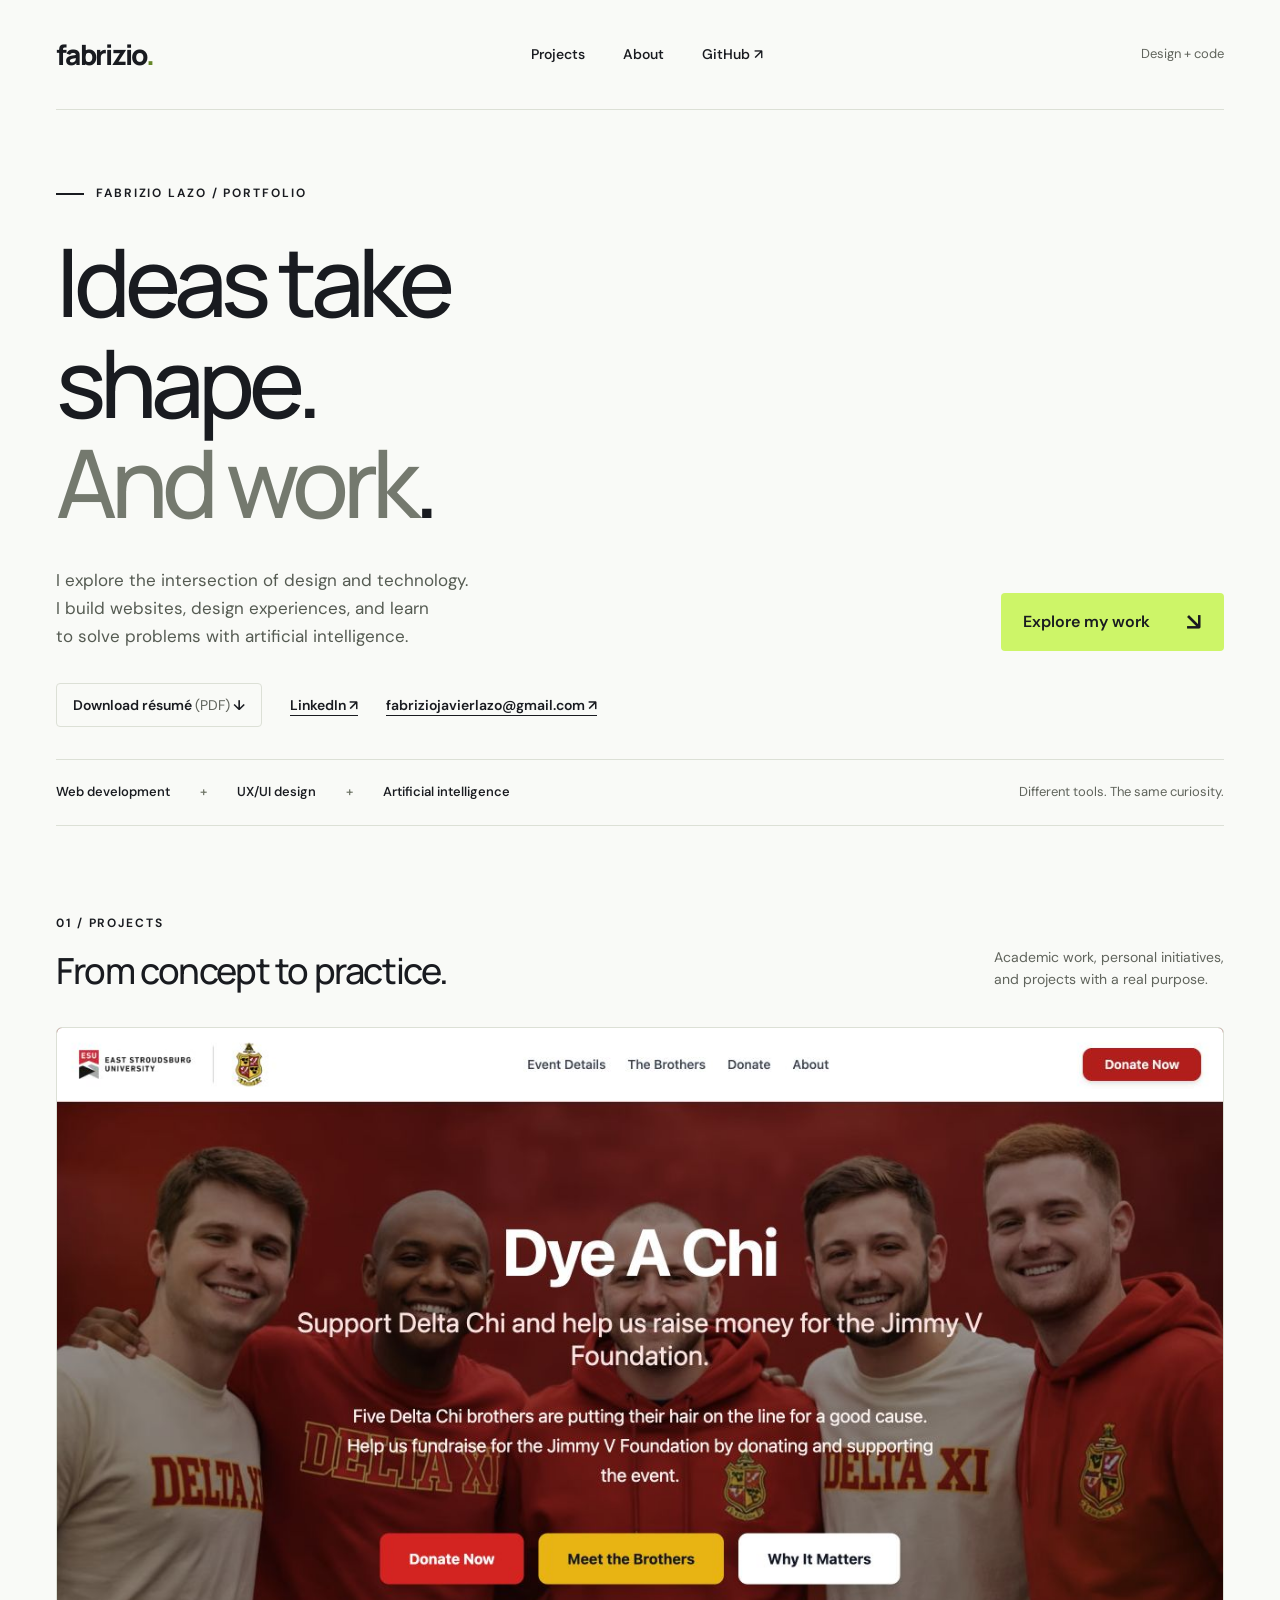
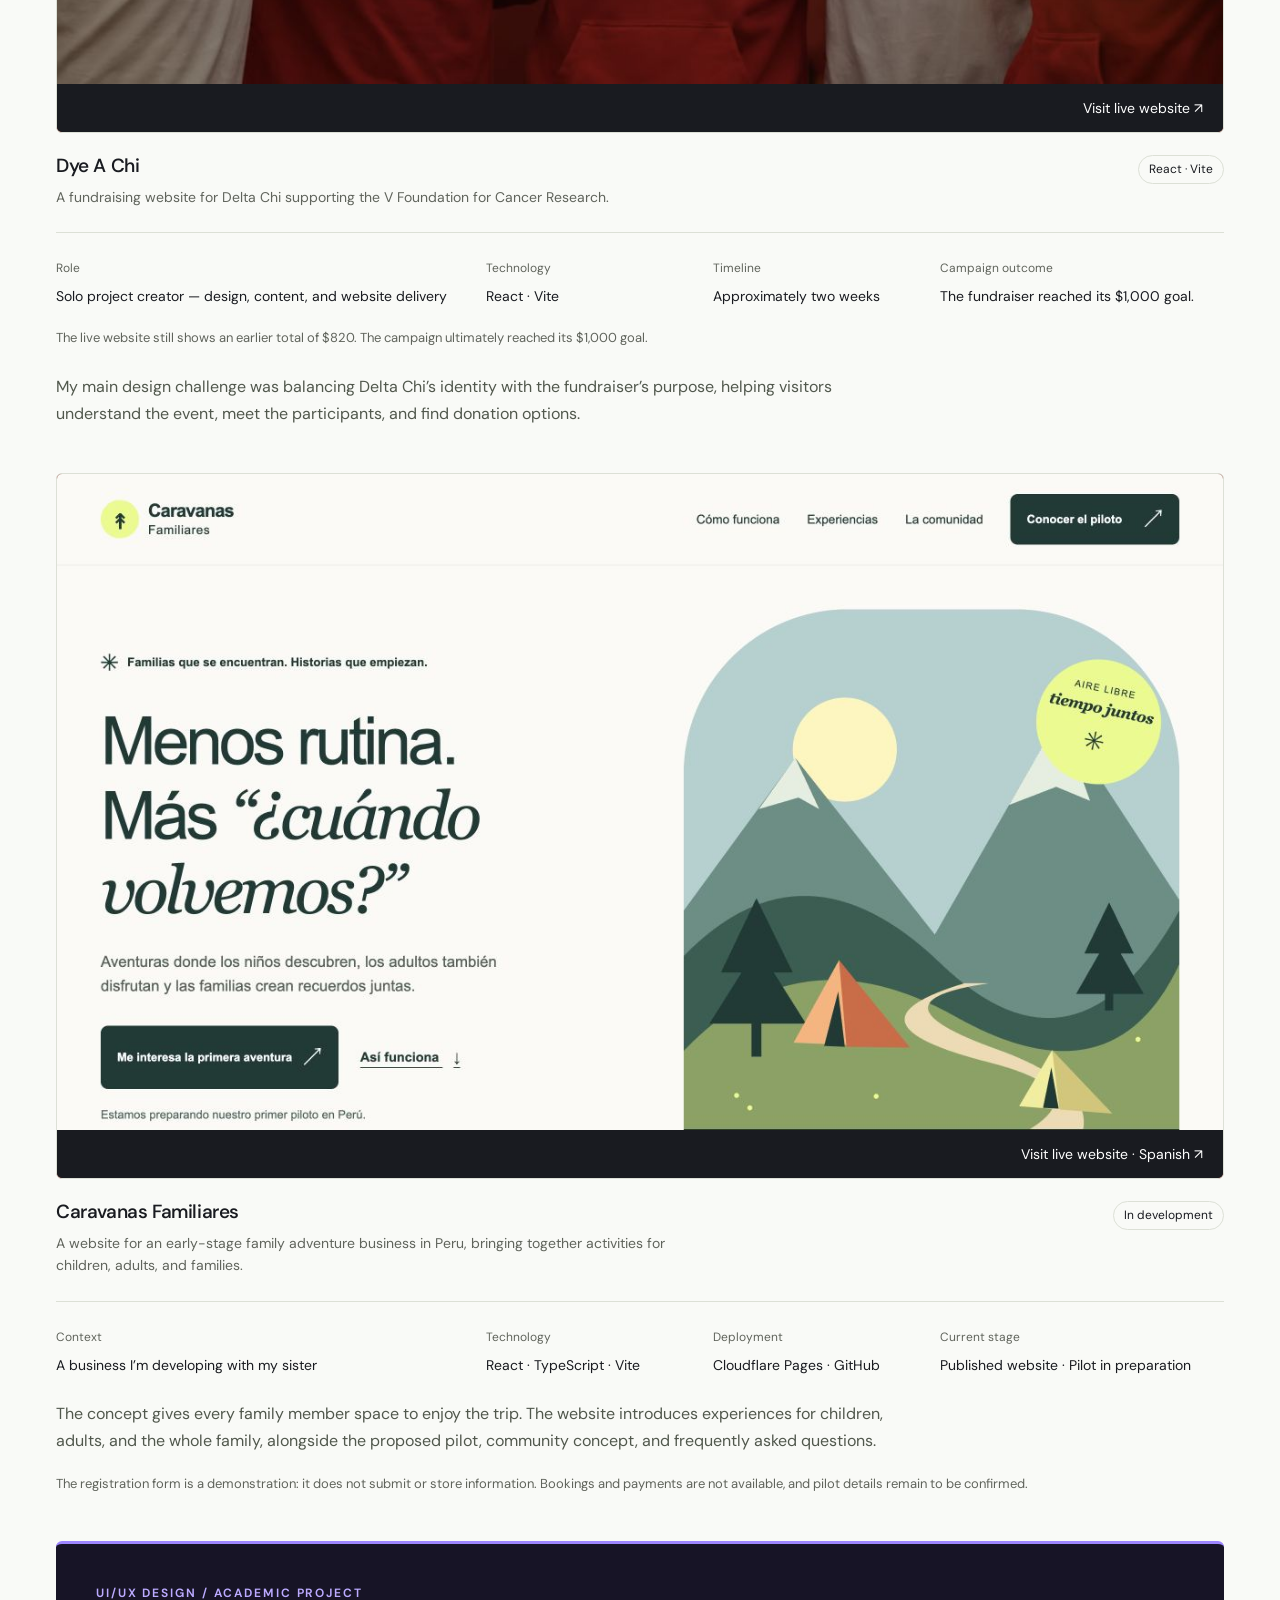
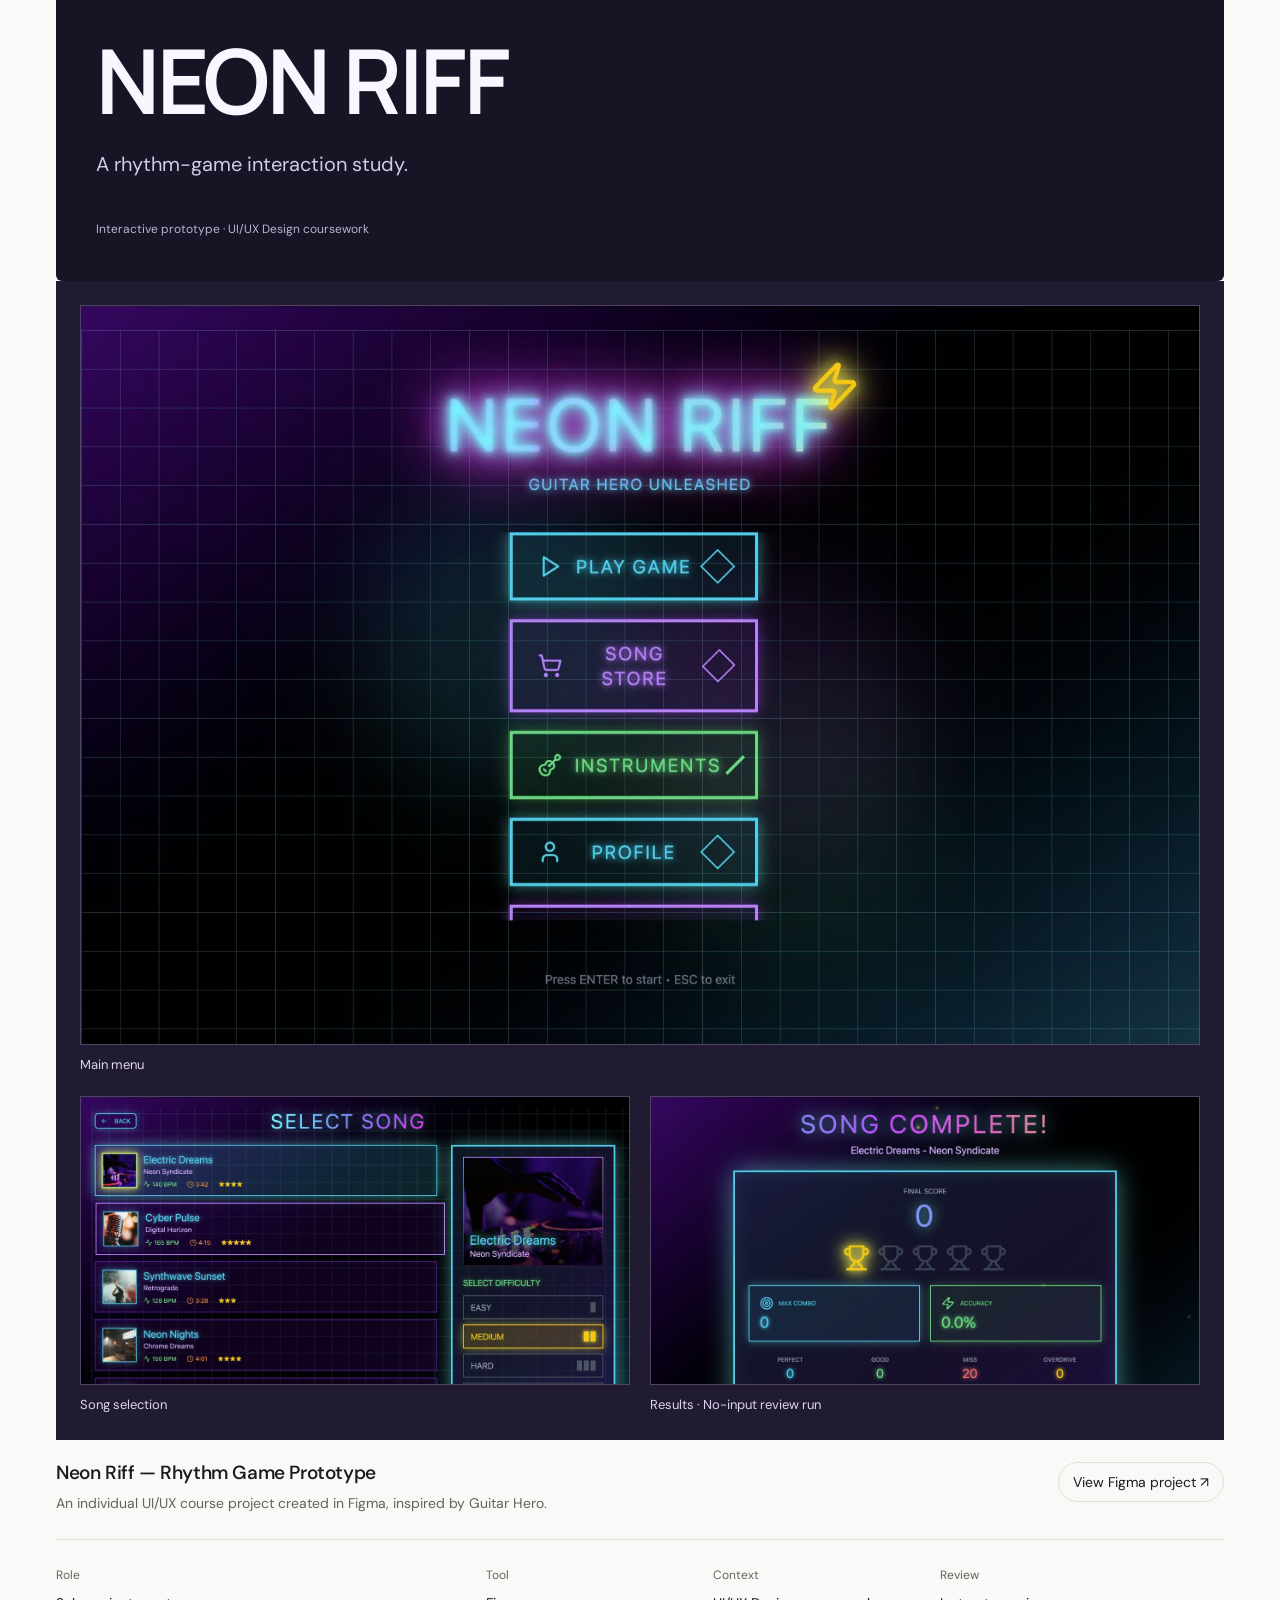
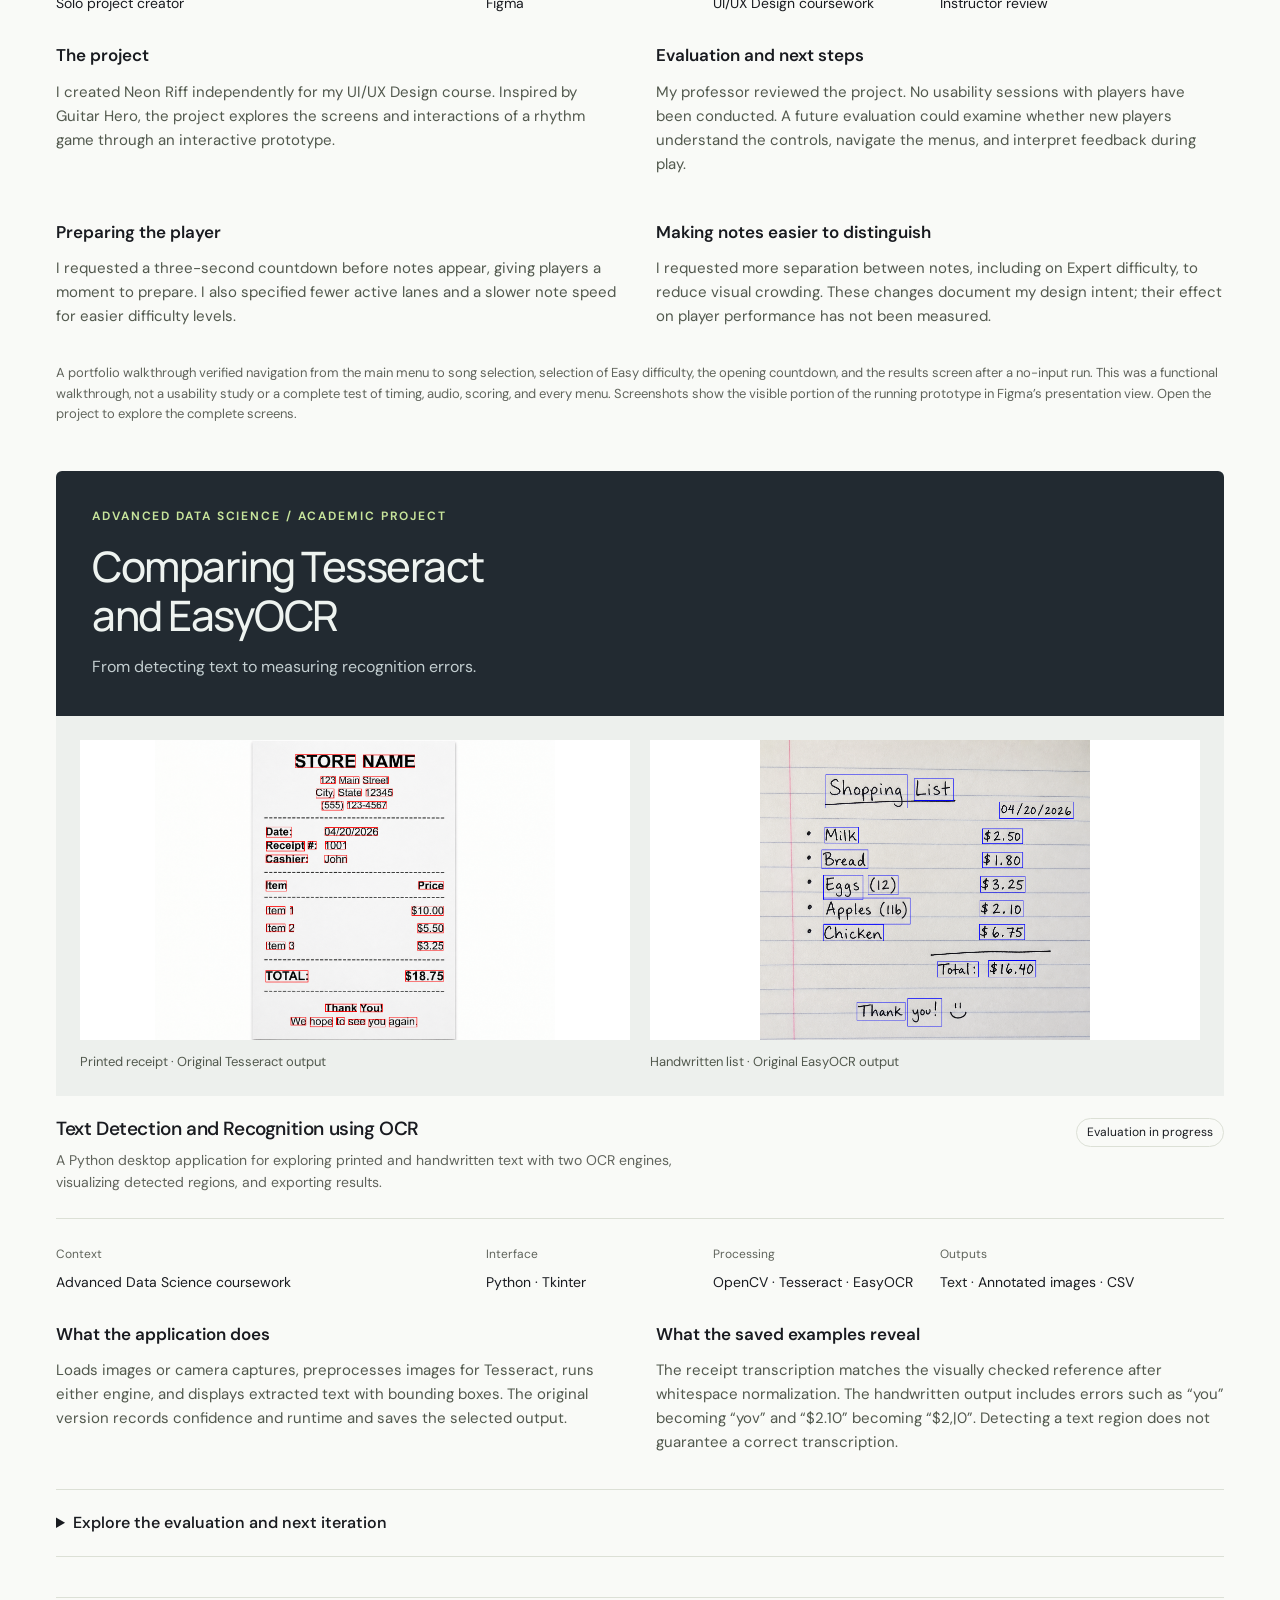
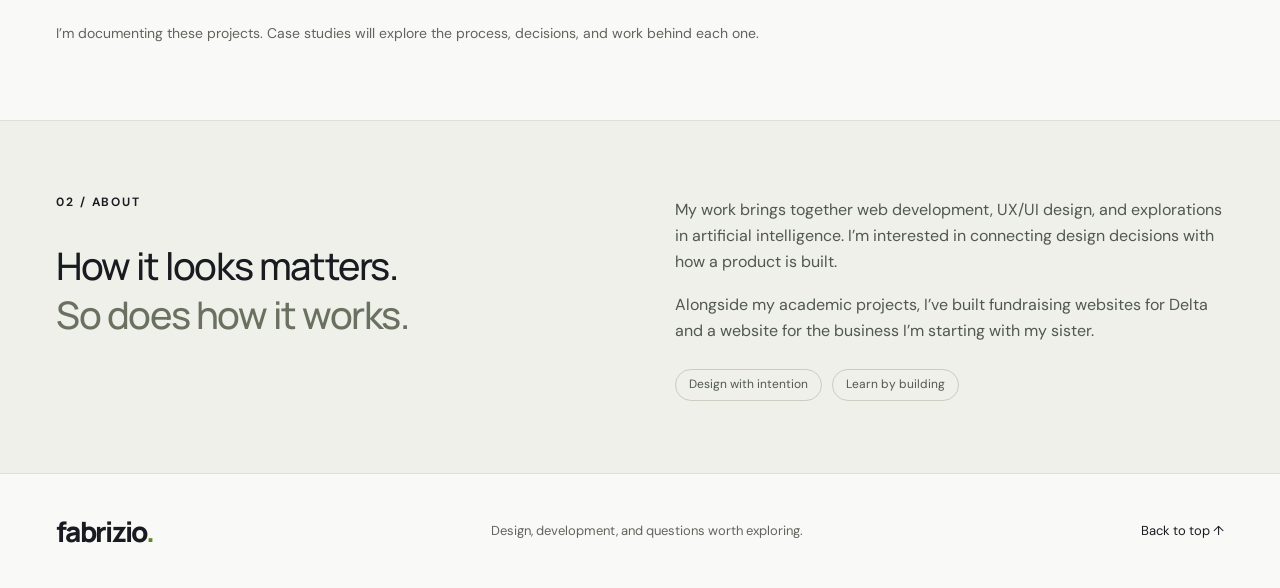
==== index.html @ 290f9cc5 "Publish portfolio with projects, résumé, and contact links" ====
<!doctype html>
<html lang="en">
<head>
<meta charset="utf-8"><meta name="viewport" content="width=device-width, initial-scale=1">
<title>Fabrizio Lazo — Design & Development</title>
<meta name="description" content="Fabrizio Lazo’s portfolio. Projects in web development, user experience design, and artificial intelligence.">
<link rel="icon" href="data:image/svg+xml,%3Csvg xmlns='http://www.w3.org/2000/svg' viewBox='0 0 40 40'%3E%3Crect width='40' height='40' rx='10' fill='%23191b20'/%3E%3Ctext x='9' y='28' fill='%23cdf568' font-family='Arial' font-size='25'%3Ef.%3C/text%3E%3C/svg%3E">
<link rel="stylesheet" href="styles.css">
</head>
<body>
<a class="skip" href="#main">Skip to content</a>
<header class="header wrap"><a class="wordmark" href="#" aria-label="Fabrizio Lazo, home">fabrizio<span>.</span></a><nav aria-label="Main navigation"><a href="#proyectos">Projects</a><a href="#sobre-mi">About</a><a href="https://github.com/FabrizioLazoC" target="_blank" rel="noopener noreferrer">GitHub ↗</a></nav><span class="header-note">Design + code</span></header>
<main id="main">
<section class="hero wrap" aria-labelledby="hero-title">
<div class="eyebrow"><span class="small-line"></span> FABRIZIO LAZO / PORTFOLIO</div>
<h1 id="hero-title">Ideas take<br>shape.<span class="hero-second"> And work<span class="period">.</span></span></h1>
<div class="hero-bottom"><p>I explore the intersection of design and technology.<br class="desktop-break"> I build websites, design experiences, and learn<br class="desktop-break"> to solve problems with artificial intelligence.</p><a class="primary-link" href="#proyectos">Explore my work <span aria-hidden="true">↘</span></a></div>
<div class="professional-links" aria-label="Professional links"><a class="resume-link" href="Fabrizio_Lazo_Resume.pdf" download>Download résumé <span>(PDF)</span> ↓</a><a href="https://www.linkedin.com/in/fabrizio-j-lazo-0b04a7128/" target="_blank" rel="noopener noreferrer">LinkedIn ↗</a><a href="mailto:fabriziojavierlazo@gmail.com">fabriziojavierlazo@gmail.com ↗</a></div>
<div class="disciplines"><span>Web development</span><span>UX/UI design</span><span>Artificial intelligence</span><span class="discipline-note">Different tools. The same curiosity.</span></div>
</section>
<section class="work wrap" id="proyectos" aria-labelledby="work-title">
<div class="section-heading"><div><p class="eyebrow">01 / PROJECTS</p><h2 id="work-title">From concept to practice.</h2></div><p class="section-intro">Academic work, personal initiatives,<br>and projects with a real purpose.</p></div>
<div class="project-grid">
<article class="project project-featured"><a class="project-screenshot" href="https://group-whoop-25468202.figma.site/" target="_blank" rel="noopener noreferrer" aria-label="Visit the Dye A Chi website (opens in a new tab)"><img src="dye-a-chi-home.png" alt="Dye A Chi homepage with Delta Chi branding, a group photograph, and links to donate, meet the brothers, and learn about the cause." width="1280" height="720" loading="lazy"><span class="visit-project">Visit live website ↗</span></a><div class="project-info"><div><h3>Dye A Chi</h3><p>A fundraising website for Delta Chi supporting the V Foundation for Cancer Research.</p></div><span class="status">React · Vite</span></div><div class="project-details"><dl class="project-facts"><div><dt>Role</dt><dd>Solo project creator — design, content, and website delivery</dd></div><div><dt>Technology</dt><dd>React · Vite</dd></div><div><dt>Timeline</dt><dd>Approximately two weeks</dd></div><div><dt>Campaign outcome</dt><dd>The fundraiser reached its $1,000 goal.</dd></div></dl><p class="campaign-note">The live website still shows an earlier total of $820. The campaign ultimately reached its $1,000 goal.</p><p class="project-reflection">My main design challenge was balancing Delta Chi’s identity with the fundraiser’s purpose, helping visitors understand the event, meet the participants, and find donation options.</p></div></article>
<article class="project project-featured"><a class="project-screenshot" href="https://caravanas-familiares.pages.dev/" target="_blank" rel="noopener noreferrer" aria-label="Visit Caravanas Familiares (Spanish-language website, opens in a new tab)"><img src="caravanas-home.png" alt="Caravanas Familiares homepage in Spanish, with a family adventure introduction and an illustration of mountains, a trail, and tents." width="1280" height="720" loading="lazy"><span class="visit-project">Visit live website · Spanish ↗</span></a><div class="project-info"><div><h3>Caravanas Familiares</h3><p>A website for an early-stage family adventure business in Peru, bringing together activities for children, adults, and families.</p></div><span class="status">In development</span></div><div class="project-details"><dl class="project-facts"><div><dt>Context</dt><dd>A business I’m developing with my sister</dd></div><div><dt>Technology</dt><dd>React · TypeScript · Vite</dd></div><div><dt>Deployment</dt><dd>Cloudflare Pages · GitHub</dd></div><div><dt>Current stage</dt><dd>Published website · Pilot in preparation</dd></div></dl><p class="project-reflection">The concept gives every family member space to enjoy the trip. The website introduces experiences for children, adults, and the whole family, alongside the proposed pilot, community concept, and frequently asked questions.</p><p class="campaign-note">The registration form is a demonstration: it does not submit or store information. Bookings and payments are not available, and pilot details remain to be confirmed.</p></div></article>
<article class="project project-featured" id="neon-riff">
<div class="neon-cover"><p class="eyebrow">UI/UX DESIGN / ACADEMIC PROJECT</p><h3>NEON RIFF</h3><p>A rhythm-game interaction study.</p><span class="neon-caption">Interactive prototype · UI/UX Design coursework</span></div>
<div class="neon-gallery"><figure><a href="neon-menu-clean.png"><img src="neon-menu-clean.png" alt="Neon Riff main menu with cyan and purple glowing title and navigation buttons." loading="lazy"></a><figcaption>Main menu</figcaption></figure><figure><a href="neon-songs-clean.png"><img src="neon-songs-clean.png" alt="Neon Riff song selection preview showing the song list." loading="lazy"></a><figcaption>Song selection</figcaption></figure><figure><a href="neon-results-clean.png"><img src="neon-results-clean.png" alt="Neon Riff results screen from a no-input review run." loading="lazy"></a><figcaption>Results · No-input review run</figcaption></figure></div><div class="project-info"><div><h3>Neon Riff — Rhythm Game Prototype</h3><p>An individual UI/UX course project created in Figma, inspired by Guitar Hero.</p></div><a class="status neon-link" href="https://www.figma.com/make/heXUMoQRfhc2pQ0vbe6DGc/Neon-Riff-Rhythm-Game-UI" target="_blank" rel="noopener noreferrer">View Figma project ↗</a></div>
<div class="project-details"><dl class="project-facts"><div><dt>Role</dt><dd>Solo project creator</dd></div><div><dt>Tool</dt><dd>Figma</dd></div><div><dt>Context</dt><dd>UI/UX Design coursework</dd></div><div><dt>Review</dt><dd>Instructor review</dd></div></dl>
<div class="ocr-content"><section aria-labelledby="neon-overview"><h4 id="neon-overview">The project</h4><p>I created Neon Riff independently for my UI/UX Design course. Inspired by Guitar Hero, the project explores the screens and interactions of a rhythm game through an interactive prototype.</p></section><section aria-labelledby="neon-validation"><h4 id="neon-validation">Evaluation and next steps</h4><p>My professor reviewed the project. No usability sessions with players have been conducted. A future evaluation could examine whether new players understand the controls, navigate the menus, and interpret feedback during play.</p></section></div>
<div class="ocr-content"><section><h4>Preparing the player</h4><p>I requested a three-second countdown before notes appear, giving players a moment to prepare. I also specified fewer active lanes and a slower note speed for easier difficulty levels.</p></section><section><h4>Making notes easier to distinguish</h4><p>I requested more separation between notes, including on Expert difficulty, to reduce visual crowding. These changes document my design intent; their effect on player performance has not been measured.</p></section></div><p class="campaign-note">A portfolio walkthrough verified navigation from the main menu to song selection, selection of Easy difficulty, the opening countdown, and the results screen after a no-input run. This was a functional walkthrough, not a usability study or a complete test of timing, audio, scoring, and every menu. Screenshots show the visible portion of the running prototype in Figma’s presentation view. Open the project to explore the complete screens.</p>
</div></article>
<article class="project project-featured" id="ocr-project">
<div class="ocr-header"><p class="eyebrow">ADVANCED DATA SCIENCE / ACADEMIC PROJECT</p><h3>Comparing Tesseract<br>and EasyOCR</h3><p>From detecting text to measuring recognition errors.</p></div>
<div class="ocr-samples"><figure><a href="ocr-SampleReceipt.png"><img src="ocr-SampleReceipt.png" alt="Printed sample receipt with red Tesseract bounding boxes around detected words." loading="lazy" width="1448" height="1086"></a><figcaption>Printed receipt · Original Tesseract output</figcaption></figure><figure><a href="ocr-SampleList.png"><img src="ocr-SampleList.png" alt="Handwritten shopping list with blue EasyOCR bounding boxes around detected text regions." loading="lazy" width="1315" height="1196"></a><figcaption>Handwritten list · Original EasyOCR output</figcaption></figure></div>
<div class="project-info"><div><h3>Text Detection and Recognition using OCR</h3><p>A Python desktop application for exploring printed and handwritten text with two OCR engines, visualizing detected regions, and exporting results.</p></div><span class="status">Evaluation in progress</span></div>
<div class="project-details"><dl class="project-facts"><div><dt>Context</dt><dd>Advanced Data Science coursework</dd></div><div><dt>Interface</dt><dd>Python · Tkinter</dd></div><div><dt>Processing</dt><dd>OpenCV · Tesseract · EasyOCR</dd></div><div><dt>Outputs</dt><dd>Text · Annotated images · CSV</dd></div></dl>
<div class="ocr-content"><section aria-labelledby="ocr-built"><h4 id="ocr-built">What the application does</h4><p>Loads images or camera captures, preprocesses images for Tesseract, runs either engine, and displays extracted text with bounding boxes. The original version records confidence and runtime and saves the selected output.</p></section><section aria-labelledby="ocr-findings"><h4 id="ocr-findings">What the saved examples reveal</h4><p>The receipt transcription matches the visually checked reference after whitespace normalization. The handwritten output includes errors such as “you” becoming “yov” and “$2.10” becoming “$2,|0”. Detecting a text region does not guarantee a correct transcription.</p></section></div>
<details class="ocr-evaluation"><summary>Explore the evaluation and next iteration</summary><div class="ocr-evaluation-body"><h4>Evaluation of original saved outputs</h4><p>These measurements were calculated afterward against visually reviewed reference transcriptions. They are not new OCR runs or a complete comparison of both engines.</p><div class="ocr-table-wrap"><table><caption>Lower error rates are better. These are error rates, not confidence scores.</caption><thead><tr><th scope="col">Saved output</th><th scope="col">Character error rate</th><th scope="col">Word error rate</th></tr></thead><tbody><tr><th scope="row">Receipt · Tesseract</th><td>0.00%</td><td>0.00%</td></tr><tr><th scope="row">Handwritten list · EasyOCR</th><td>9.09%</td><td>63.16%</td></tr></tbody></table></div><p class="campaign-note">Evaluation preserves case and punctuation and collapses whitespace. Word errors also include spacing differences. The handwritten quantity was transcribed as “(1lb)” and needs confirmation. The receipt reference was visually checked, not independently double-annotated. Only one engine’s transcription per image was retained, so these results cannot establish which engine is more accurate.</p><h4>A subsequent revision</h4><p>A separate revision adds reference-based character and word error rates, keeps both engines’ transcriptions and annotated images, and separates preprocessing and OCR timing. It removes the automatic winner based on confidence. Eight calculation and export tests passed; full GUI and OCR validation remains pending.</p><h4>Outputs prepared for the next run</h4><ul><li>Separate text files and annotated images for Tesseract and EasyOCR.</li><li>A metrics CSV with reference-based errors and timing for each engine.</li><li>A reference transcription and a record of the run’s settings.</li></ul><p class="campaign-note">The revised two-engine run has not yet completed because the original environment cannot load NumPy. No revised accuracy scores, speed improvements, or additional experimental results are claimed.</p></div></details>
</div></article>
</div>
<p class="work-note">I’m documenting these projects. Case studies will explore the process, decisions, and work behind each one.</p>
</section>
<section class="about" id="sobre-mi" aria-labelledby="about-title"><div class="wrap about-grid"><div><p class="eyebrow">02 / ABOUT</p><h2 id="about-title">How it looks matters.<br><span>So does how it works.</span></h2></div><div class="about-copy"><p>My work brings together web development, UX/UI design, and explorations in artificial intelligence. I’m interested in connecting design decisions with how a product is built.</p><p>Alongside my academic projects, I’ve built fundraising websites for Delta and a website for the business I’m starting with my sister.</p><div class="about-tags"><span>Design with intention</span><span>Learn by building</span></div></div></div></section>
</main>
<footer class="wrap footer"><a class="wordmark" href="#">fabrizio<span>.</span></a><p>Design, development, and questions worth exploring.</p><a href="#main">Back to top ↑</a></footer>
</body>
</html>
---- styles.css ----
@import url('https://fonts.googleapis.com/css2?family=DM+Sans:wght@400;450;500;550;600;650;700&family=Manrope:wght@400;500;600;650;700;750;800&display=swap');
:root{--bg:#f9faf7;--ink:#191b20;--muted:#60645c;--line:#dce0d6;--accent:#cdf568}*{box-sizing:border-box}html{scroll-behavior:smooth;scroll-padding-top:35px}body{margin:0;background:var(--bg);color:var(--ink);font-family:'DM Sans',sans-serif;font-size:16px;line-height:1.6}a{color:inherit;text-decoration:none}a:focus-visible{outline:3px solid #597820;outline-offset:7px}.wrap{width:min(1240px,calc(100% - 112px));margin-inline:auto}.header{height:110px;display:flex;align-items:center;justify-content:space-between;border-bottom:1px solid var(--line)}.wordmark{font-family:Manrope,sans-serif;font-size:28px;font-weight:800;letter-spacing:-1.7px}.wordmark span{color:#668729}.header nav{display:flex;gap:38px;font-size:14px;font-weight:550}.header nav a:hover,.footer>a:last-child:hover{text-decoration:underline;text-underline-offset:6px}.header-note{font-size:13px;color:var(--muted)}.hero{padding-top:74px}.eyebrow{font-size:12px;font-weight:650;letter-spacing:1.9px;display:flex;align-items:center;gap:12px;margin:0 0 28px}.small-line{width:28px;height:2px;background:var(--ink)}h1,h2,h3,p{margin-top:0}h1{font-family:Manrope,sans-serif;font-size:clamp(52px,7.4vw,106px);line-height:1.06;font-weight:500;letter-spacing:-6px;margin-bottom:34px}.hero-second{display:block;color:#74796e}.period{color:var(--ink)}.hero-bottom{display:flex;justify-content:space-between;align-items:flex-end;padding-bottom:60px;gap:32px}.hero-bottom p{font-size:17px;line-height:1.65;color:#555b52;margin:0}.primary-link{display:flex;align-items:center;gap:36px;padding:16px 22px;background:var(--accent);border-radius:4px;font-weight:600;white-space:nowrap;transition:background .2s,transform .2s}.primary-link:hover{background:#bcea4c;transform:translateY(-2px)}.primary-link span{font-size:24px;line-height:1}.disciplines{padding:22px 0;display:flex;gap:30px;border-block:1px solid var(--line);font-size:13px;font-weight:550}.disciplines>span:not(:first-child):not(:last-child)::before{content:'+';margin-right:30px;color:#72786a}.discipline-note{margin-left:auto;color:var(--muted);font-weight:400}.work{padding-block:88px 76px}.section-heading{display:flex;justify-content:space-between;align-items:flex-end;gap:24px;margin-bottom:34px}.section-heading .eyebrow{margin-bottom:15px}h2{font-family:Manrope,sans-serif;font-size:36px;line-height:1.25;font-weight:500;letter-spacing:-1.4px;margin-bottom:0}.section-intro{color:var(--muted);font-size:14px;margin-bottom:2px}.project-grid{display:grid;grid-template-columns:1fr 1fr;gap:46px 28px}.project-featured{grid-column:1/-1}.project-visual{padding:28px 32px;height:345px;display:flex;flex-direction:column;justify-content:space-between;overflow:hidden;border-radius:5px}.visual-top,.visual-bottom{display:flex;justify-content:space-between;font-size:12px;letter-spacing:1.5px;font-weight:550}.visual-bottom{letter-spacing:0;font-size:14px;align-items:center}.visual-bottom>span{font-size:25px}.delta{background:#d4ecad;height:370px}.delta-type{font-family:Manrope,sans-serif;font-size:70px;font-weight:600;letter-spacing:-3px;line-height:1.02;position:relative}.delta-type>span{position:absolute;right:10px;bottom:-10px;font-size:clamp(85px,14vw,185px);letter-spacing:-10px;color:#456131;font-weight:500}.ux{background:#e6e6fb;color:#333650}.ux-type{font-family:Manrope,sans-serif;font-size:51px;line-height:1.02;letter-spacing:-2px;font-weight:500}.ux-type em{font-family:Georgia,serif;font-weight:400}.ai{background:#222a31;color:#eef3f0}.ai-type{font-family:Manrope,sans-serif;font-size:55px;letter-spacing:-2px;text-align:center}.code-mark{color:#c7e49b}.ai-type small{display:block;font-size:13px;letter-spacing:0;margin-top:8px;color:#b6c4c7}.project-info{display:flex;justify-content:space-between;gap:20px;padding-top:20px;align-items:flex-start}.project-info h3{font-size:19px;font-weight:550;letter-spacing:-.4px;line-height:1.4;margin-bottom:6px}.project-info p{font-size:14px;color:var(--muted);margin:0;max-width:660px}.status{font-size:12px;white-space:nowrap;border:1px solid var(--line);padding:4px 10px;border-radius:20px;margin-top:2px}.project:not(.project-featured) .project-info{flex-direction:column;gap:12px}.work-note{font-size:14px;color:var(--muted);border-top:1px solid var(--line);padding-top:24px;margin:40px 0 0;max-width:100%}.about{background:#eef0e9;border-block:1px solid var(--line);padding-block:72px}.about-grid{display:grid;grid-template-columns:1fr 1fr;gap:70px}.about h2{font-size:38px;line-height:1.3}.about h2 span{color:#6a7161}.about-copy{padding-top:4px;color:#51584d}.about-copy p{margin-bottom:18px}.about-tags{display:flex;gap:10px;flex-wrap:wrap;padding-top:8px}.about-tags span{font-size:12px;border:1px solid #c9cec0;border-radius:20px;padding:5px 13px}.footer{display:flex;justify-content:space-between;align-items:center;gap:25px;padding-block:35px}.footer p{font-size:13px;color:var(--muted);margin:0}.footer>a:last-child{font-size:13px}.skip{position:fixed;top:-100px;left:16px;background:var(--ink);color:white;padding:10px;z-index:10}.skip:focus{top:10px}@media(min-width:1500px){h1{font-size:106px}}@media(max-width:1000px){.wrap{width:calc(100% - 64px)}h1{letter-spacing:-4px}.discipline-note{display:none}.project-info{flex-direction:column;gap:12px}.delta-type>span{font-size:145px}.about-grid{gap:40px}.about h2{font-size:30px}.project-visual{padding:24px}.ai-type{font-size:44px}}@media(max-width:640px){.wrap{width:calc(100% - 40px)}.header{height:83px}.header-note{display:none}.header nav{gap:22px;font-size:14px}.wordmark{font-size:25px}.hero{padding-top:45px}.eyebrow{font-size:11px;letter-spacing:1.4px;margin-bottom:22px}h1{font-size:clamp(40px,9.5vw,60px);letter-spacing:-2.3px;line-height:1.12;margin-bottom:27px}.hero-bottom{align-items:flex-start;flex-direction:column;gap:25px;padding-bottom:36px}.hero-bottom p{font-size:16px}.desktop-break{display:none}.primary-link{padding:13px 19px;font-size:14px}.disciplines{gap:14px;font-size:11px;justify-content:space-between;padding-block:17px}.disciplines>span:not(:first-child):not(:last-child)::before{display:none}.work{padding-block:48px}.section-heading{align-items:flex-start;flex-direction:column;gap:15px;margin-bottom:25px}h2{font-size:29px;letter-spacing:-1px}.section-intro br{display:none}.project-grid{grid-template-columns:1fr;gap:33px}.project-featured{grid-column:auto}.project-visual,.delta{height:300px;padding:22px}.delta-type{font-size:49px;letter-spacing:-2px}.delta-type>span{font-size:73px;letter-spacing:-5px;bottom:-25px;right:0}.visual-top{font-size:10px}.visual-bottom{font-size:12px}.ux-type{font-size:48px}.ai-type{font-size:49px}.project-info h3{font-size:18px}.work-note{margin-top:30px}.about{padding-block:44px}.about-grid{grid-template-columns:1fr;gap:25px}.about h2{font-size:30px}.footer{flex-wrap:wrap;padding-block:25px;gap:15px}.footer p{order:3;flex-basis:100%;font-size:12px}.footer>a:last-child{margin-left:auto}}@media(prefers-reduced-motion:reduce){html{scroll-behavior:auto}*{transition:none!important}}

.project-details{margin-top:24px;padding:26px 0 0;border-top:1px solid var(--line)}.project-facts{display:grid;grid-template-columns:2fr 1fr 1fr 1.4fr;gap:24px;margin:0}.project-facts dt{font-size:12px;color:var(--muted);margin-bottom:7px}.project-facts dd{margin:0;font-size:14px;line-height:1.6}.project-reflection{font-size:16px;line-height:1.7;max-width:850px;margin:24px 0 0;color:#51584d}@media(max-width:800px){.project-facts{grid-template-columns:1fr 1fr}}@media(max-width:420px){.project-facts{grid-template-columns:1fr}.project-reflection{font-size:15px}}

.project-screenshot{display:block;position:relative;border:1px solid var(--line);border-radius:6px;overflow:hidden;background:#781e18}.project-screenshot img{display:block;width:100%;height:auto}.visit-project{display:block;background:var(--ink);color:white;padding:13px 20px;font-size:14px;text-align:right}.project-screenshot:hover .visit-project{color:var(--accent)}.campaign-note{font-size:13px;color:var(--muted);margin:20px 0 0}

.ocr-header{background:#222a31;color:#eef3f0;padding:36px;border-radius:6px 6px 0 0}.ocr-header .eyebrow{color:#c7e49b;margin-bottom:16px}.ocr-header h3{font-family:Manrope,sans-serif;font-size:42px;line-height:1.15;letter-spacing:-1.5px;font-weight:500;margin-bottom:15px}.ocr-header>p:last-child{margin:0;color:#c3ced0}.ocr-samples{display:grid;grid-template-columns:1fr 1fr;gap:20px;background:#edf0ed;padding:24px}.ocr-samples figure{margin:0;min-width:0}.ocr-samples img{display:block;width:100%;height:300px;object-fit:contain;background:white}.ocr-samples figcaption{font-size:13px;padding-top:12px;color:#51584d}.ocr-content{display:grid;grid-template-columns:1fr 1fr;gap:32px;margin-top:28px}.ocr-content h4,.ocr-evaluation h4{font-size:17px;font-weight:600;margin:0 0 10px}.ocr-content p,.ocr-evaluation-body>p,.ocr-evaluation li{font-size:15px;color:#51584d}.ocr-evaluation{border-block:1px solid var(--line);margin-top:20px}.ocr-evaluation summary{cursor:pointer;padding:20px 0;font-weight:550}.ocr-evaluation summary:focus-visible{outline:3px solid #597820}.ocr-evaluation-body{padding:8px 0 24px;max-width:960px}.ocr-evaluation-body h4:not(:first-child){margin-top:25px}.ocr-table-wrap{overflow-x:auto}.ocr-table-wrap table{width:100%;border-collapse:collapse;font-size:14px;text-align:left}.ocr-table-wrap th,.ocr-table-wrap td{padding:14px 12px;border-bottom:1px solid var(--line)}.ocr-table-wrap caption{text-align:left;font-size:13px;color:var(--muted);padding-bottom:10px}.ocr-table-wrap thead{background:#edf0e8}@media(max-width:640px){.ocr-header{padding:25px}.ocr-header h3{font-size:31px}.ocr-samples,.ocr-content{grid-template-columns:1fr}.ocr-samples{padding:18px}.ocr-samples img{height:280px}.ocr-table-wrap th,.ocr-table-wrap td{padding:10px 7px;font-size:12px}}

.neon-cover{padding:40px;background:#171426;color:#f8f7ff;border-radius:6px;border-top:3px solid #9e86ff}.neon-cover .eyebrow{color:#bbaaff}.neon-cover h3{font-family:Manrope,sans-serif;font-size:clamp(42px,7vw,90px);line-height:1.1;letter-spacing:-3px;margin:0 0 18px;font-weight:650}.neon-cover>p:not(.eyebrow){font-size:20px;color:#d1cbe7;margin-bottom:35px}.neon-caption{font-size:12px;color:#bab4cd}.neon-link{font-size:14px;padding:8px 14px}.neon-link:hover{background:var(--accent)}@media(max-width:640px){.neon-cover{padding:25px}.neon-cover h3{letter-spacing:-1px}.neon-cover>p:not(.eyebrow){font-size:17px}}

.neon-gallery{display:grid;grid-template-columns:repeat(3,minmax(0,1fr));gap:20px;padding:24px;background:#211b31}.neon-gallery figure{margin:0;min-width:0}.neon-gallery img{display:block;width:100%;height:auto;border:1px solid #514366}.neon-gallery figcaption{font-size:13px;color:#ddd5ef;margin-top:10px}@media(max-width:640px){.neon-gallery{grid-template-columns:1fr;padding:20px}.neon-gallery figure{max-width:364px;margin:auto}}

.neon-gallery{grid-template-columns:1fr 1fr}.neon-gallery figure:first-child{grid-column:1/-1}.neon-gallery figure{max-width:none}@media(max-width:640px){.neon-gallery{grid-template-columns:1fr}.neon-gallery figure{width:100%;max-width:none}}


.neon-gallery figure>a{display:block;border:1px solid #514366}
.neon-gallery figure>a img{display:block;width:100%;height:auto;border:0}

.professional-links{display:flex;align-items:center;flex-wrap:wrap;gap:18px 28px;margin:-28px 0 32px;font-size:14px;font-weight:600}.professional-links a{padding:10px 0;text-decoration:underline;text-underline-offset:5px}.professional-links .resume-link{padding:10px 16px;border:1px solid var(--line);border-radius:4px;text-decoration:none}.resume-link span{font-weight:400;color:var(--muted)}.professional-links a:hover{color:#456131}@media(max-width:640px){.professional-links{margin:-8px 0 24px}}
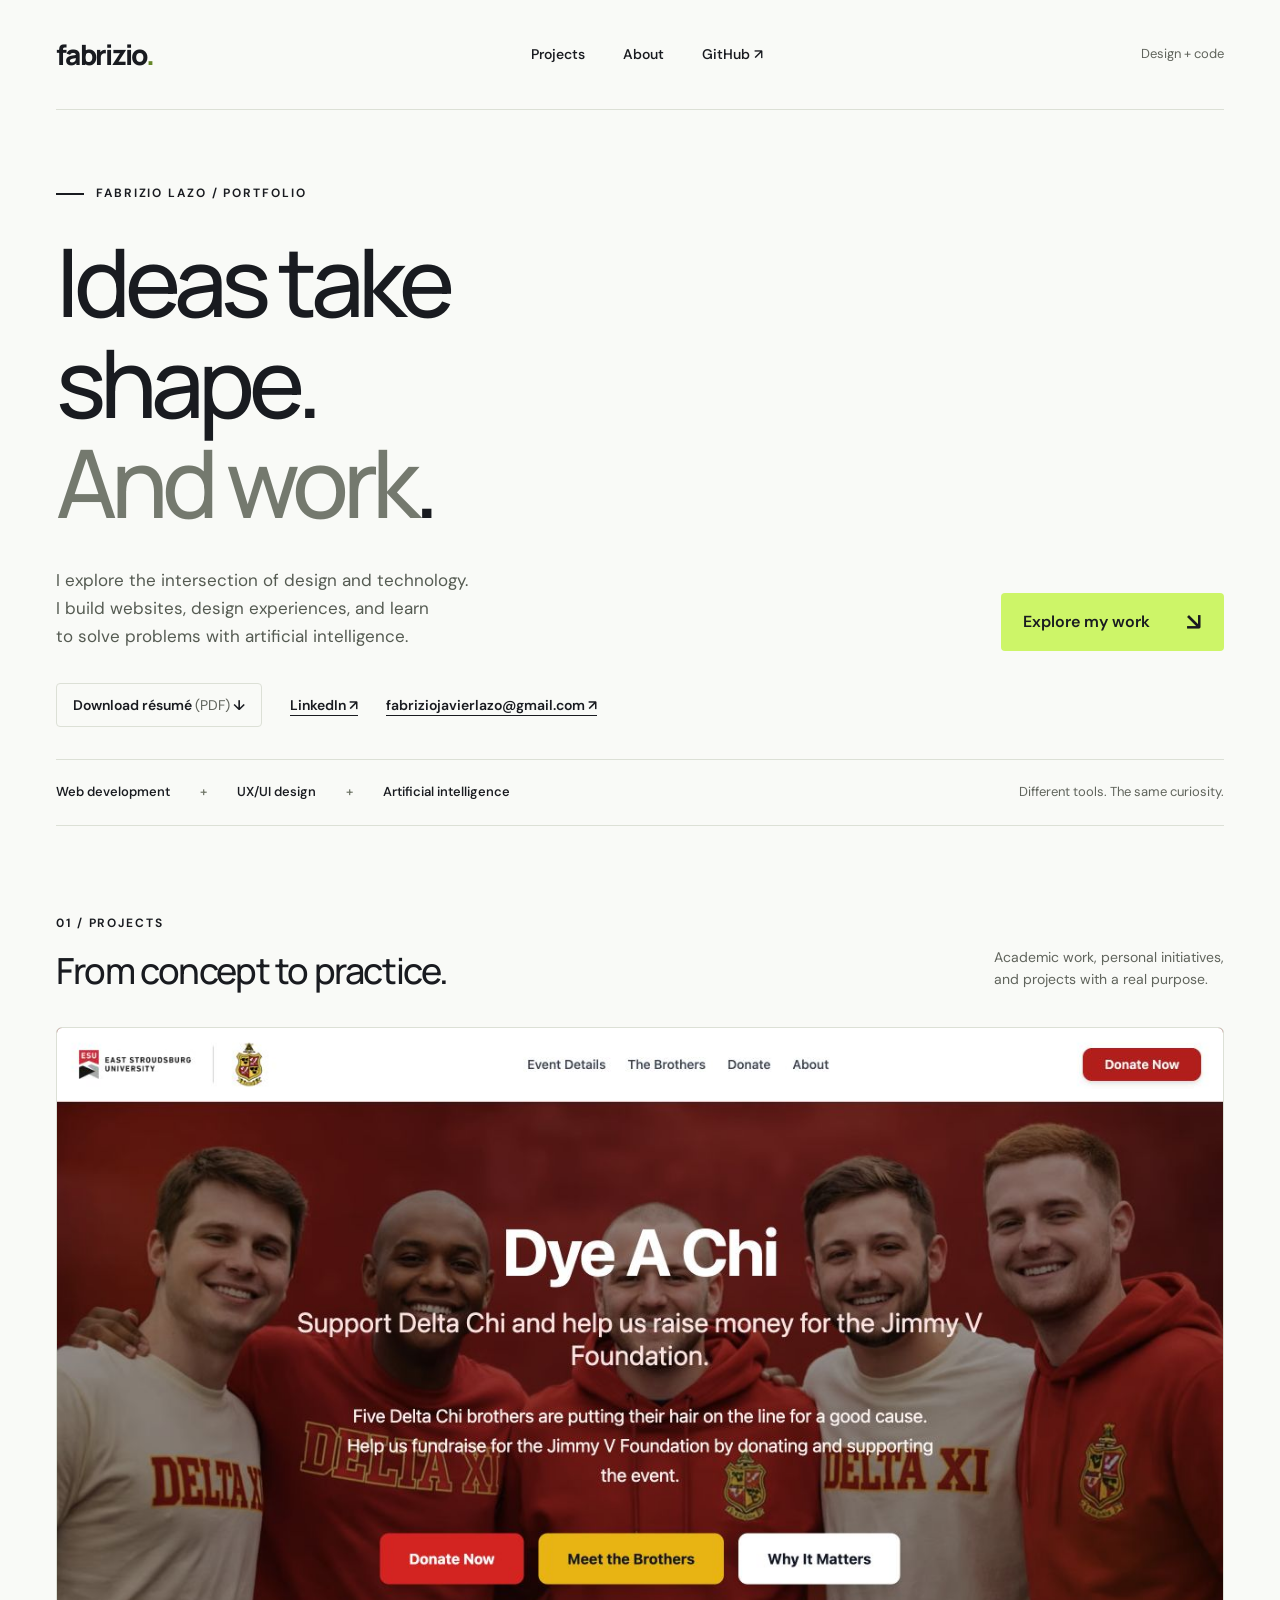
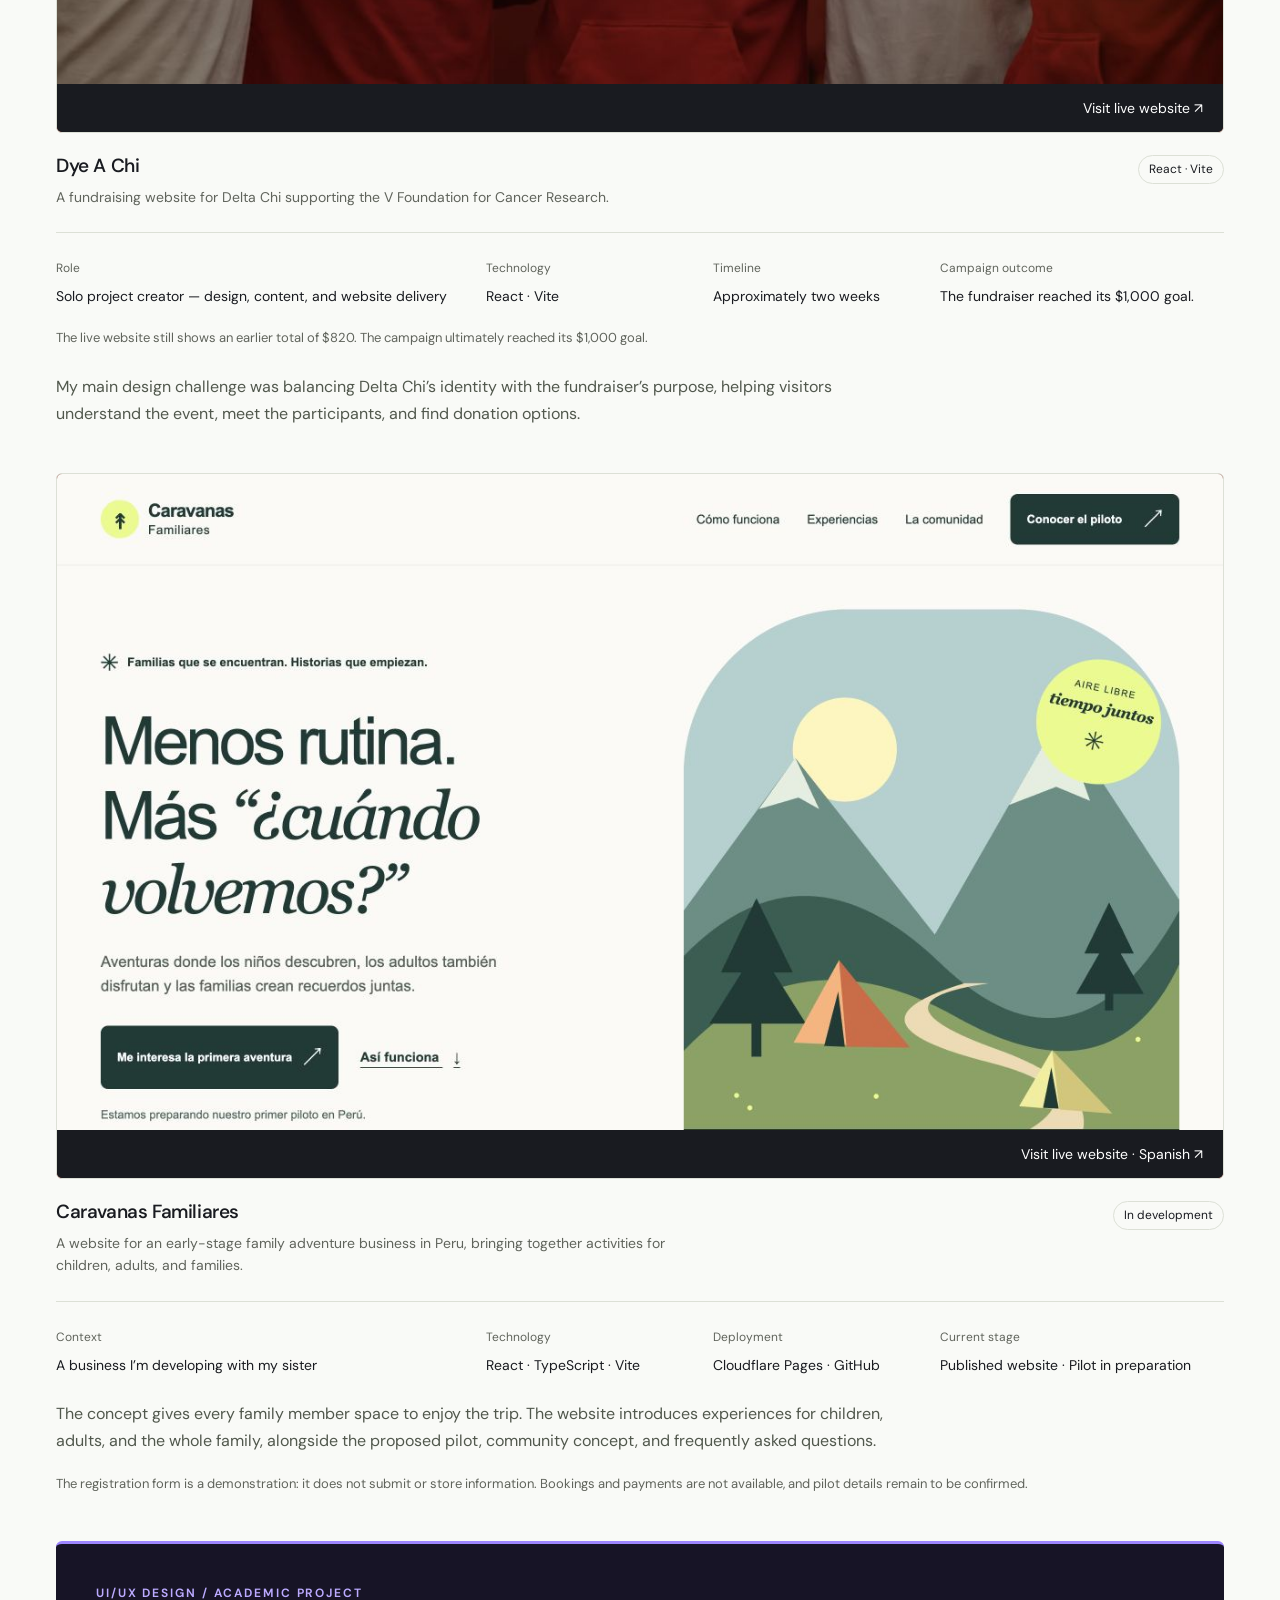
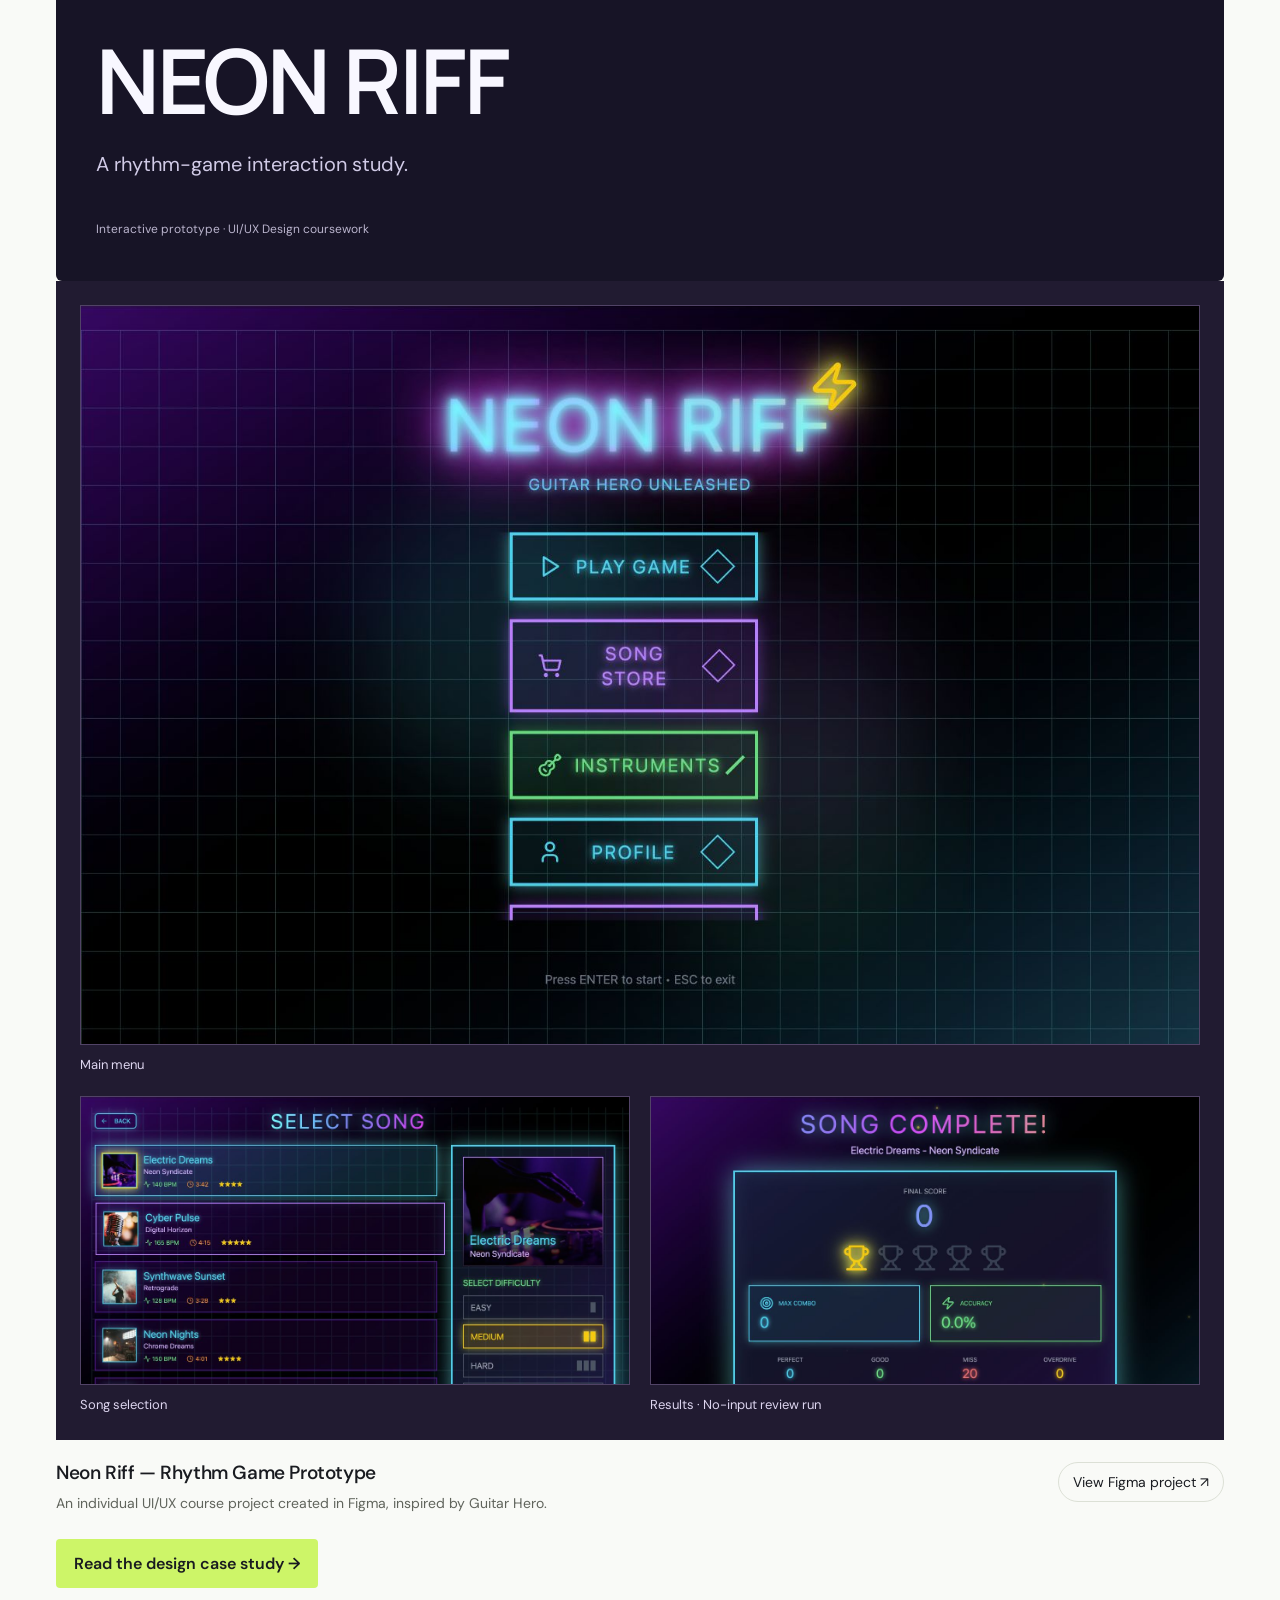
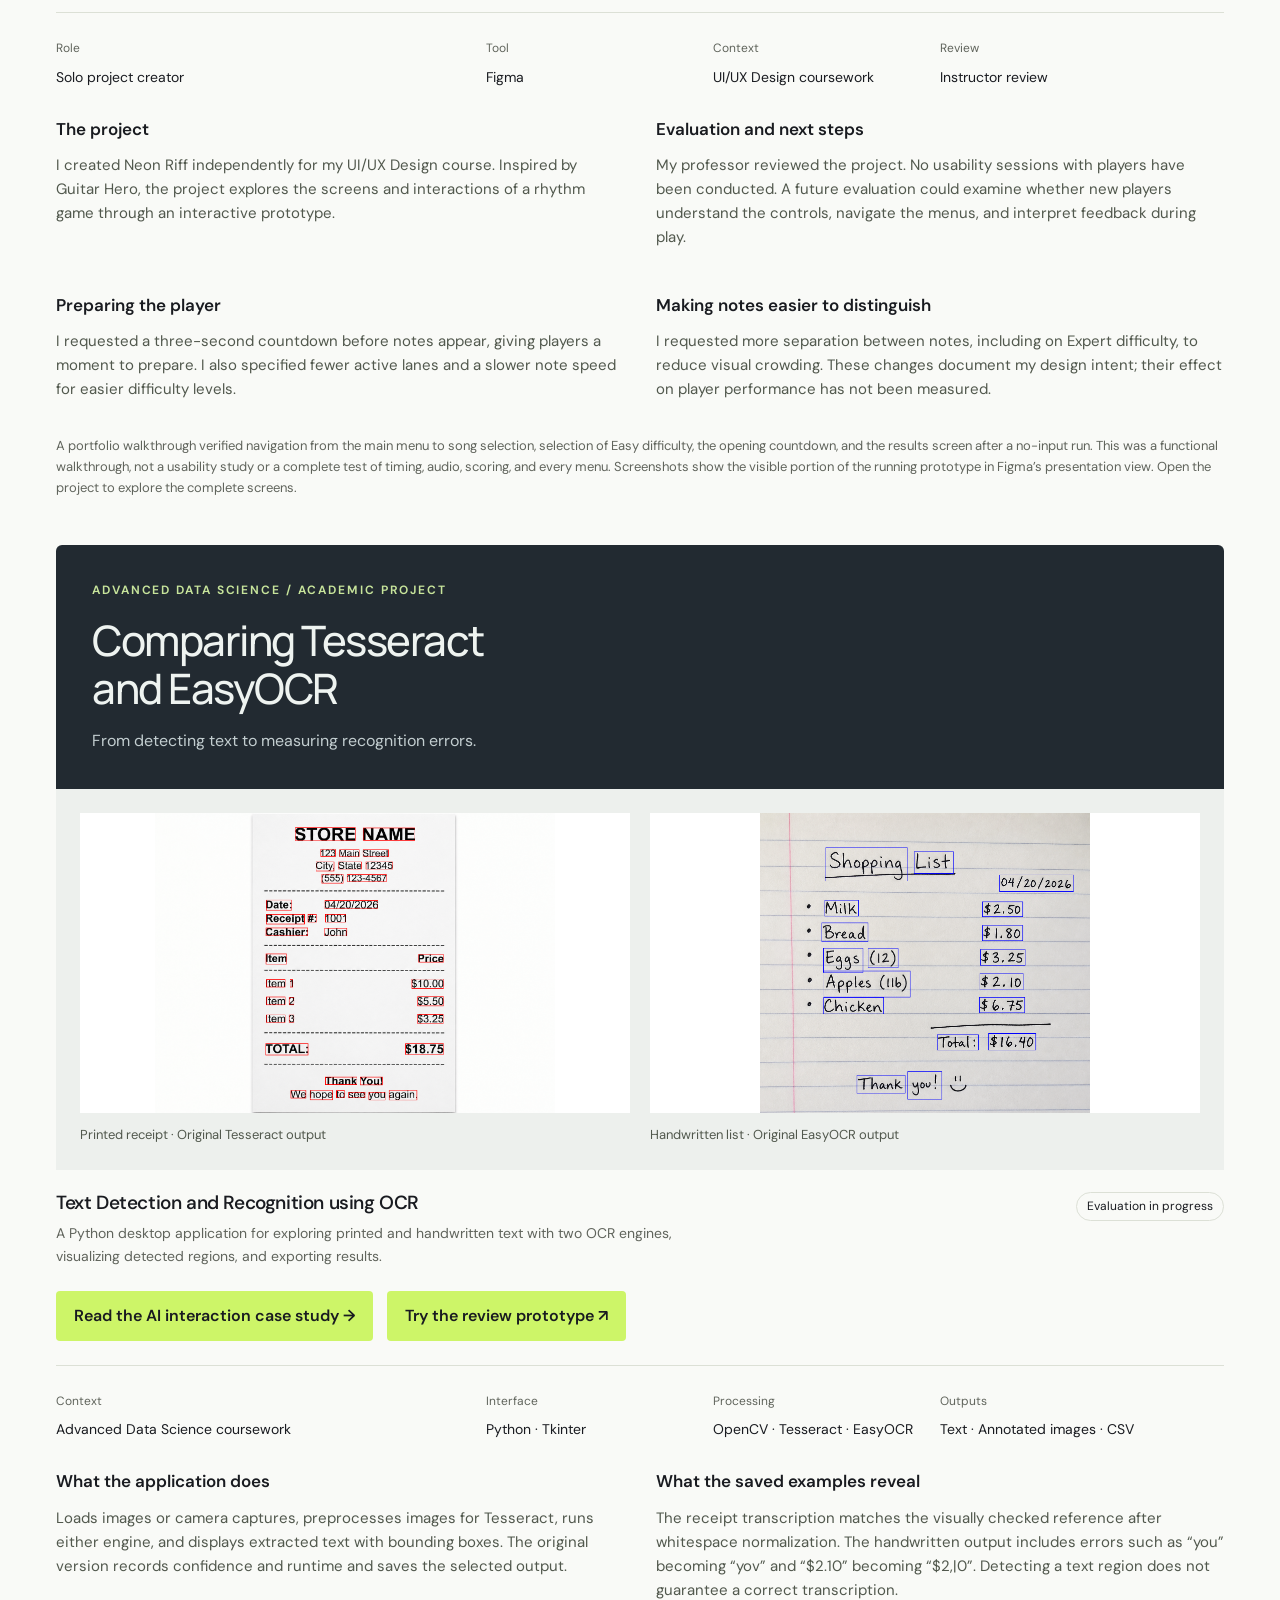
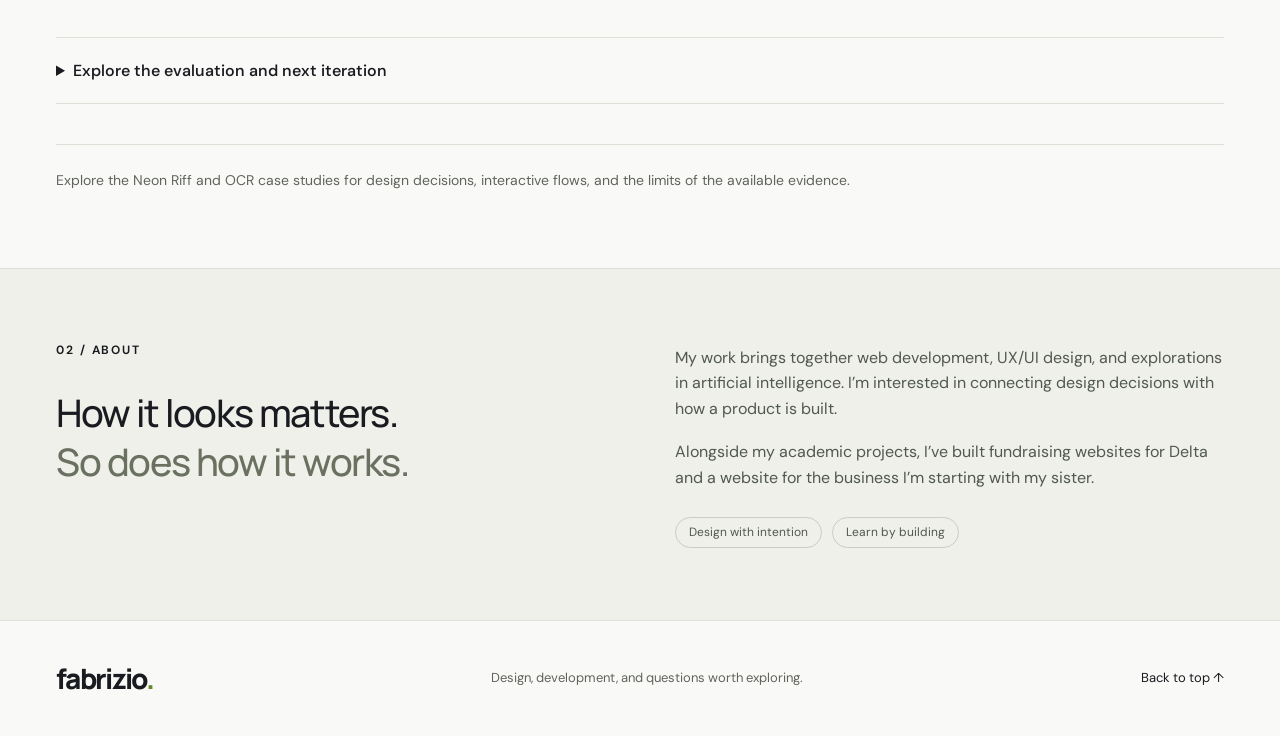
==== commit 5ecd40c8: "Add UX case studies and OCR review prototype" ====
--- a/index.html
+++ b/index.html
@@ -6,6 +6,7 @@
 <meta name="description" content="Fabrizio Lazo’s portfolio. Projects in web development, user experience design, and artificial intelligence.">
 <link rel="icon" href="data:image/svg+xml,%3Csvg xmlns='http://www.w3.org/2000/svg' viewBox='0 0 40 40'%3E%3Crect width='40' height='40' rx='10' fill='%23191b20'/%3E%3Ctext x='9' y='28' fill='%23cdf568' font-family='Arial' font-size='25'%3Ef.%3C/text%3E%3C/svg%3E">
 <link rel="stylesheet" href="styles.css">
+<link rel="stylesheet" href="case-studies.css">
 </head>
 <body>
 <a class="skip" href="#main">Skip to content</a>
@@ -26,7 +27,7 @@
 <article class="project project-featured" id="neon-riff">
 <div class="neon-cover"><p class="eyebrow">UI/UX DESIGN / ACADEMIC PROJECT</p><h3>NEON RIFF</h3><p>A rhythm-game interaction study.</p><span class="neon-caption">Interactive prototype · UI/UX Design coursework</span></div>
 <div class="neon-gallery"><figure><a href="neon-menu-clean.png"><img src="neon-menu-clean.png" alt="Neon Riff main menu with cyan and purple glowing title and navigation buttons." loading="lazy"></a><figcaption>Main menu</figcaption></figure><figure><a href="neon-songs-clean.png"><img src="neon-songs-clean.png" alt="Neon Riff song selection preview showing the song list." loading="lazy"></a><figcaption>Song selection</figcaption></figure><figure><a href="neon-results-clean.png"><img src="neon-results-clean.png" alt="Neon Riff results screen from a no-input review run." loading="lazy"></a><figcaption>Results · No-input review run</figcaption></figure></div><div class="project-info"><div><h3>Neon Riff — Rhythm Game Prototype</h3><p>An individual UI/UX course project created in Figma, inspired by Guitar Hero.</p></div><a class="status neon-link" href="https://www.figma.com/make/heXUMoQRfhc2pQ0vbe6DGc/Neon-Riff-Rhythm-Game-UI" target="_blank" rel="noopener noreferrer">View Figma project ↗</a></div>
-<div class="project-details"><dl class="project-facts"><div><dt>Role</dt><dd>Solo project creator</dd></div><div><dt>Tool</dt><dd>Figma</dd></div><div><dt>Context</dt><dd>UI/UX Design coursework</dd></div><div><dt>Review</dt><dd>Instructor review</dd></div></dl>
+<div class="study-links"><a href="neon-riff.html">Read the design case study →</a></div><div class="project-details"><dl class="project-facts"><div><dt>Role</dt><dd>Solo project creator</dd></div><div><dt>Tool</dt><dd>Figma</dd></div><div><dt>Context</dt><dd>UI/UX Design coursework</dd></div><div><dt>Review</dt><dd>Instructor review</dd></div></dl>
 <div class="ocr-content"><section aria-labelledby="neon-overview"><h4 id="neon-overview">The project</h4><p>I created Neon Riff independently for my UI/UX Design course. Inspired by Guitar Hero, the project explores the screens and interactions of a rhythm game through an interactive prototype.</p></section><section aria-labelledby="neon-validation"><h4 id="neon-validation">Evaluation and next steps</h4><p>My professor reviewed the project. No usability sessions with players have been conducted. A future evaluation could examine whether new players understand the controls, navigate the menus, and interpret feedback during play.</p></section></div>
 <div class="ocr-content"><section><h4>Preparing the player</h4><p>I requested a three-second countdown before notes appear, giving players a moment to prepare. I also specified fewer active lanes and a slower note speed for easier difficulty levels.</p></section><section><h4>Making notes easier to distinguish</h4><p>I requested more separation between notes, including on Expert difficulty, to reduce visual crowding. These changes document my design intent; their effect on player performance has not been measured.</p></section></div><p class="campaign-note">A portfolio walkthrough verified navigation from the main menu to song selection, selection of Easy difficulty, the opening countdown, and the results screen after a no-input run. This was a functional walkthrough, not a usability study or a complete test of timing, audio, scoring, and every menu. Screenshots show the visible portion of the running prototype in Figma’s presentation view. Open the project to explore the complete screens.</p>
 </div></article>
@@ -34,12 +35,12 @@
 <div class="ocr-header"><p class="eyebrow">ADVANCED DATA SCIENCE / ACADEMIC PROJECT</p><h3>Comparing Tesseract<br>and EasyOCR</h3><p>From detecting text to measuring recognition errors.</p></div>
 <div class="ocr-samples"><figure><a href="ocr-SampleReceipt.png"><img src="ocr-SampleReceipt.png" alt="Printed sample receipt with red Tesseract bounding boxes around detected words." loading="lazy" width="1448" height="1086"></a><figcaption>Printed receipt · Original Tesseract output</figcaption></figure><figure><a href="ocr-SampleList.png"><img src="ocr-SampleList.png" alt="Handwritten shopping list with blue EasyOCR bounding boxes around detected text regions." loading="lazy" width="1315" height="1196"></a><figcaption>Handwritten list · Original EasyOCR output</figcaption></figure></div>
 <div class="project-info"><div><h3>Text Detection and Recognition using OCR</h3><p>A Python desktop application for exploring printed and handwritten text with two OCR engines, visualizing detected regions, and exporting results.</p></div><span class="status">Evaluation in progress</span></div>
-<div class="project-details"><dl class="project-facts"><div><dt>Context</dt><dd>Advanced Data Science coursework</dd></div><div><dt>Interface</dt><dd>Python · Tkinter</dd></div><div><dt>Processing</dt><dd>OpenCV · Tesseract · EasyOCR</dd></div><div><dt>Outputs</dt><dd>Text · Annotated images · CSV</dd></div></dl>
+<div class="study-links"><a href="ocr-review.html">Read the AI interaction case study →</a><a href="ocr-review.html#try-review">Try the review prototype ↗</a></div><div class="project-details"><dl class="project-facts"><div><dt>Context</dt><dd>Advanced Data Science coursework</dd></div><div><dt>Interface</dt><dd>Python · Tkinter</dd></div><div><dt>Processing</dt><dd>OpenCV · Tesseract · EasyOCR</dd></div><div><dt>Outputs</dt><dd>Text · Annotated images · CSV</dd></div></dl>
 <div class="ocr-content"><section aria-labelledby="ocr-built"><h4 id="ocr-built">What the application does</h4><p>Loads images or camera captures, preprocesses images for Tesseract, runs either engine, and displays extracted text with bounding boxes. The original version records confidence and runtime and saves the selected output.</p></section><section aria-labelledby="ocr-findings"><h4 id="ocr-findings">What the saved examples reveal</h4><p>The receipt transcription matches the visually checked reference after whitespace normalization. The handwritten output includes errors such as “you” becoming “yov” and “$2.10” becoming “$2,|0”. Detecting a text region does not guarantee a correct transcription.</p></section></div>
 <details class="ocr-evaluation"><summary>Explore the evaluation and next iteration</summary><div class="ocr-evaluation-body"><h4>Evaluation of original saved outputs</h4><p>These measurements were calculated afterward against visually reviewed reference transcriptions. They are not new OCR runs or a complete comparison of both engines.</p><div class="ocr-table-wrap"><table><caption>Lower error rates are better. These are error rates, not confidence scores.</caption><thead><tr><th scope="col">Saved output</th><th scope="col">Character error rate</th><th scope="col">Word error rate</th></tr></thead><tbody><tr><th scope="row">Receipt · Tesseract</th><td>0.00%</td><td>0.00%</td></tr><tr><th scope="row">Handwritten list · EasyOCR</th><td>9.09%</td><td>63.16%</td></tr></tbody></table></div><p class="campaign-note">Evaluation preserves case and punctuation and collapses whitespace. Word errors also include spacing differences. The handwritten quantity was transcribed as “(1lb)” and needs confirmation. The receipt reference was visually checked, not independently double-annotated. Only one engine’s transcription per image was retained, so these results cannot establish which engine is more accurate.</p><h4>A subsequent revision</h4><p>A separate revision adds reference-based character and word error rates, keeps both engines’ transcriptions and annotated images, and separates preprocessing and OCR timing. It removes the automatic winner based on confidence. Eight calculation and export tests passed; full GUI and OCR validation remains pending.</p><h4>Outputs prepared for the next run</h4><ul><li>Separate text files and annotated images for Tesseract and EasyOCR.</li><li>A metrics CSV with reference-based errors and timing for each engine.</li><li>A reference transcription and a record of the run’s settings.</li></ul><p class="campaign-note">The revised two-engine run has not yet completed because the original environment cannot load NumPy. No revised accuracy scores, speed improvements, or additional experimental results are claimed.</p></div></details>
 </div></article>
 </div>
-<p class="work-note">I’m documenting these projects. Case studies will explore the process, decisions, and work behind each one.</p>
+<p class="work-note">Explore the Neon Riff and OCR case studies for design decisions, interactive flows, and the limits of the available evidence.</p>
 </section>
 <section class="about" id="sobre-mi" aria-labelledby="about-title"><div class="wrap about-grid"><div><p class="eyebrow">02 / ABOUT</p><h2 id="about-title">How it looks matters.<br><span>So does how it works.</span></h2></div><div class="about-copy"><p>My work brings together web development, UX/UI design, and explorations in artificial intelligence. I’m interested in connecting design decisions with how a product is built.</p><p>Alongside my academic projects, I’ve built fundraising websites for Delta and a website for the business I’m starting with my sister.</p><div class="about-tags"><span>Design with intention</span><span>Learn by building</span></div></div></div></section>
 </main>
--- a/case-studies.css
+++ b/case-studies.css
@@ -0,0 +1 @@
+.case-shell{max-width:1120px;margin:auto;padding:32px 28px 80px}.case-nav{display:flex;justify-content:space-between;gap:20px;padding-bottom:26px;border-bottom:1px solid var(--line)}.case-nav a{text-decoration:underline;text-underline-offset:5px}.case-hero{padding:65px 0 35px}.case-hero h1{font-size:clamp(42px,6vw,76px);letter-spacing:-3px;max-width:950px}.case-lead{max-width:760px;font-size:21px;color:var(--muted)}.case-meta{display:flex;flex-wrap:wrap;gap:16px 35px;font-size:14px}.case-meta strong{display:block}.case-section{padding:38px 0;border-top:1px solid var(--line)}.case-section h2{font-size:30px;margin-bottom:22px}.case-section h3{font-size:20px;margin:0 0 12px}.case-section p{max-width:820px}.case-columns{display:grid;grid-template-columns:1fr 1fr;gap:28px}.case-card{padding:25px;border:1px solid var(--line);border-radius:8px;background:white}.case-card p:last-child{margin-bottom:0}.evidence-label{display:inline-block;padding:5px 10px;background:#eaf0df;color:#344720;font-size:12px;font-weight:600;border-radius:4px;margin-bottom:14px}.case-flow{display:flex;gap:12px;list-style:none;padding:0;flex-wrap:wrap;counter-reset:steps}.case-flow li{flex:1;min-width:135px;padding:16px;background:#eaf0df;counter-increment:steps;border-radius:4px}.case-flow li:before{content:counter(steps,decimal-leading-zero);display:block;font-size:12px;color:#52673f;margin-bottom:6px}.case-screens{display:grid;grid-template-columns:1fr 1fr;gap:20px}.case-screens figure{margin:0}.case-screens img{width:100%;height:auto;border-radius:5px}.case-screens figcaption{font-size:13px;color:var(--muted);margin:10px 0}.case-screens figure:first-child{grid-column:1/-1}.decision{margin:22px 0;padding:24px;background:#fff;border-left:3px solid #76983a}.decision dl{margin:0;display:grid;grid-template-columns:125px 1fr;gap:10px 20px}.decision dt{font-weight:600}.decision dd{margin:0}.case-link{display:inline-block;background:var(--accent);padding:12px 18px;border-radius:4px;font-weight:600}.case-notice{padding:18px 22px;background:#eeebf4;border-radius:5px;font-size:14px}.review-app{background:#fff;border:1px solid #cad2c0;border-radius:10px;padding:25px}.review-head{display:flex;justify-content:space-between;gap:18px;align-items:center}.review-head h3{margin:0}.review-steps{display:flex;gap:8px;flex-wrap:wrap;padding:0;list-style:none}.review-steps li{padding:8px 12px;border-radius:4px;background:#f1f3ed;font-size:13px}.review-steps [aria-current=step]{background:#d3f58c;font-weight:700}.review-grid{display:grid;grid-template-columns:1fr 1fr;gap:24px}.review-grid img{width:100%;max-height:620px;object-fit:contain;border:1px solid #eee}.review-app textarea{width:100%;min-height:260px;padding:15px;font:16px/1.6 monospace;border:1px solid #939e89;border-radius:5px;resize:vertical}.review-app label{display:block;font-weight:600;margin-bottom:10px}.review-app pre{white-space:pre-wrap;overflow-wrap:anywhere;background:#f4f5f0;padding:15px;font-size:14px}.review-app button{font:600 14px 'DM Sans',sans-serif;padding:12px 16px;border:1px solid #bcc6b0;border-radius:5px;background:#f7f9f3;cursor:pointer}.review-app button.primary{background:#cdf568}.review-app button:disabled{opacity:.5;cursor:not-allowed}.review-app button:focus-visible,.review-app textarea:focus-visible{outline:3px solid #587922;outline-offset:3px}.review-actions{display:flex;flex-wrap:wrap;gap:12px;margin:20px 0}.review-status{font-size:14px;color:#40562b;min-height:25px}.review-app .confirm-label{display:flex;align-items:flex-start;gap:12px;font-weight:400}.confirm-label input{margin-top:6px;width:18px;height:18px}.review-app [hidden]{display:none}.review-small{font-size:13px;color:#60645c}.study-links{display:flex;gap:14px;flex-wrap:wrap;margin:24px 0}.study-links a{padding:12px 18px;background:var(--accent);border-radius:4px;font-weight:600}.case-footer{padding-top:35px;border-top:1px solid var(--line)}@media(max-width:700px){.case-columns,.case-screens,.review-grid{grid-template-columns:1fr}.case-shell{padding:24px 20px 50px}.case-hero{padding-top:40px}.case-hero h1{letter-spacing:-1.8px}.case-lead{font-size:18px}.decision dl{grid-template-columns:1fr;gap:5px}.decision dd{margin-bottom:12px}.review-app{padding:17px}.review-head{align-items:flex-start;flex-direction:column}.case-flow li{min-width:110px}}
